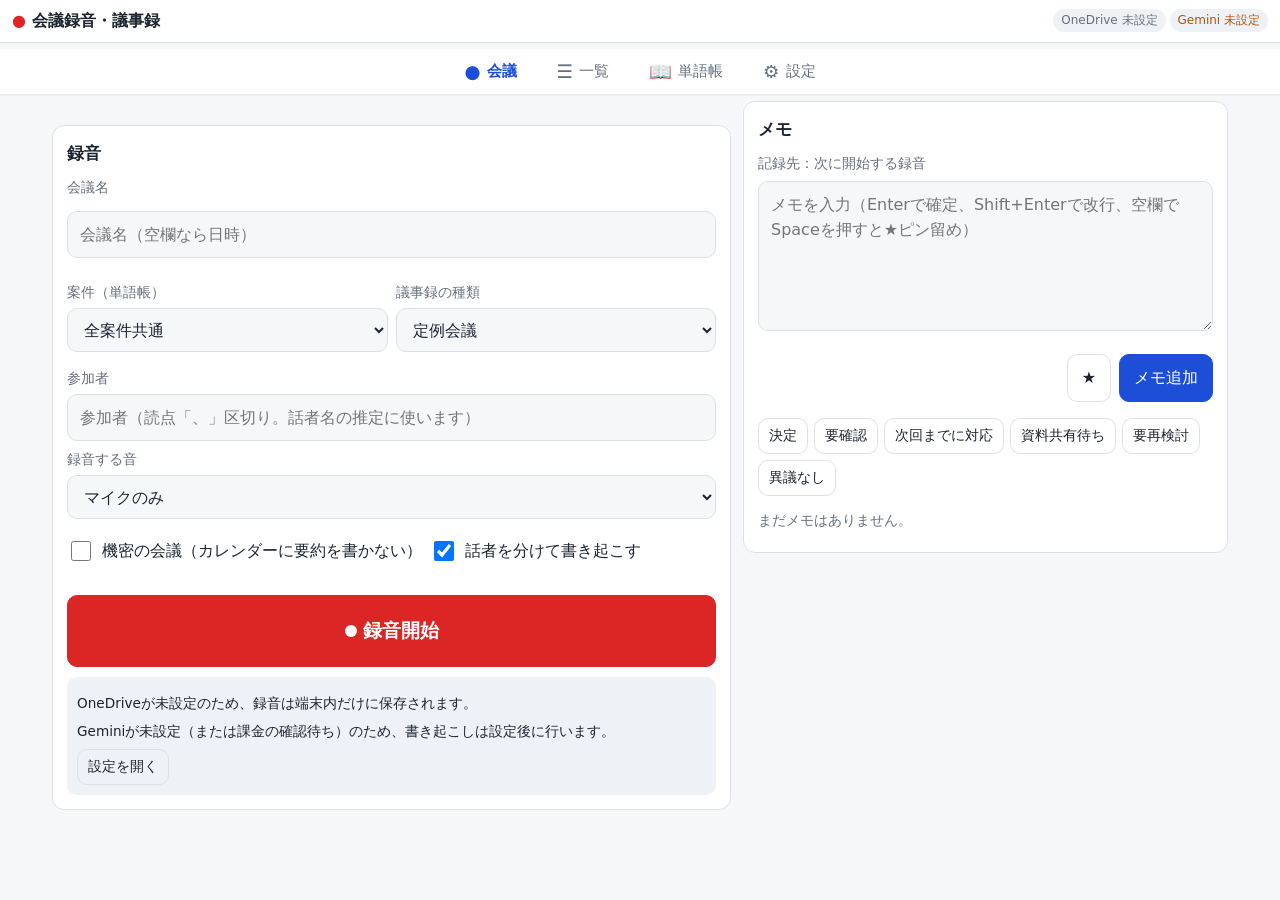
==== index.html @ b2bb925f "Add files via upload" ====
<!doctype html>
<html lang="ja">
<head>
  <meta charset="utf-8">
  <meta name="viewport" content="width=device-width, initial-scale=1, viewport-fit=cover">
  <!-- 通信先を Google（Gemini・カレンダー）と Microsoft（OneDrive）に限定する -->
  <meta http-equiv="Content-Security-Policy" content="default-src 'self'; script-src 'self'; style-src 'self'; img-src 'self' data: blob:; media-src 'self' blob: https://*.1drv.com https://*.onedrive.com https://*.sharepoint.com https://*.livefilestore.com https://*.microsoftpersonalcontent.com https://*.live.com; connect-src 'self' https://generativelanguage.googleapis.com https://www.googleapis.com https://graph.microsoft.com https://login.microsoftonline.com https://*.1drv.com https://*.onedrive.com https://*.sharepoint.com https://*.livefilestore.com https://*.microsoftpersonalcontent.com https://*.live.com; worker-src 'self'; frame-src 'none'; object-src 'none'; base-uri 'self'; form-action 'none'">
  <meta name="referrer" content="strict-origin-when-cross-origin">
  <meta name="theme-color" content="#0f172a">
  <title>AI会議録音＆OneDrive自動議事録</title>
  <link rel="manifest" href="manifest.webmanifest">
  <link rel="icon" href="icons/icon.svg" type="image/svg+xml">
  <link rel="apple-touch-icon" href="icons/icon-192.png">
  <link rel="stylesheet" href="css/app.css">
</head>
<body>
  <header class="topbar">
    <div class="brand">
      <span class="logo" aria-hidden="true">●</span>
      <span class="brand-name">会議録音・議事録</span>
    </div>
    <div id="status" class="status" aria-live="polite"></div>
  </header>
  <nav id="nav" class="nav" aria-label="画面の切り替え"></nav>
  <main id="main" class="main"><p class="muted">読み込み中…</p></main>
  <div id="toast" class="toast" role="status" aria-live="polite"></div>
  <noscript>このアプリを使うには JavaScript を有効にしてください。</noscript>
  <script type="module" src="js/app.js"></script>
</body>
</html>
---- css/app.css ----
/* AI会議録音＆OneDrive自動議事録 — スマホ（Android）を基本に、PCでは2列表示 */
:root {
  --bg: #f6f7f9; --card: #ffffff; --text: #1c2430; --muted: #66707d; --line: #dde1e6;
  --primary: #1d4ed8; --primary-ink: #ffffff; --danger: #c2262e; --ok: #15803d; --warn: #b45309;
  --rec: #dc2626; --chip: #eef1f5; --focus: #2563eb;
  --radius: 12px; --gap: 12px;
  --font: system-ui, -apple-system, "Segoe UI", "Hiragino Sans", "Noto Sans JP", "Yu Gothic UI", sans-serif;
  --mono: ui-monospace, "SFMono-Regular", Consolas, "Noto Sans Mono", monospace;
}
@media (prefers-color-scheme: dark) {
  :root { --bg: #0f141b; --card: #171e27; --text: #e7ebf0; --muted: #9aa5b1; --line: #2a333e; --primary: #3b82f6; --chip: #222b36; --danger: #ef4444; --ok: #22c55e; --warn: #f59e0b; }
}
* { box-sizing: border-box; }
html, body { margin: 0; background: var(--bg); color: var(--text); font-family: var(--font); font-size: 16px; line-height: 1.6; }
body { padding-bottom: calc(68px + env(safe-area-inset-bottom)); }
a { color: var(--primary); }
h2 { font-size: 1.05rem; margin: 0 0 10px; }
h3 { font-size: 0.95rem; margin: 14px 0 6px; }
p { margin: 6px 0; }
.hidden { display: none; }
.muted { color: var(--muted); }
.small { font-size: 0.85rem; }
.mono { font-family: var(--mono); }
.big { font-size: 1.6rem; font-weight: 700; }
.center { text-align: center; }
.warn { color: var(--warn); }

/* 上部 */
.topbar { position: sticky; top: 0; z-index: 20; display: flex; align-items: center; justify-content: space-between; gap: 8px; padding: 8px 12px; padding-top: calc(8px + env(safe-area-inset-top)); background: var(--card); border-bottom: 1px solid var(--line); }
.brand { display: flex; align-items: center; gap: 6px; font-weight: 700; white-space: nowrap; }
.logo { color: var(--rec); }
.status { display: flex; flex-wrap: wrap; gap: 4px; justify-content: flex-end; }
.chip { display: inline-block; padding: 2px 8px; border-radius: 999px; background: var(--chip); font-size: 0.75rem; white-space: nowrap; }
.chip.ok { color: var(--ok); } .chip.warn { color: var(--warn); } .chip.muted { color: var(--muted); }
.chip.rec { background: var(--rec); color: #fff; }

/* 下部タブ（スマホ）／上部タブ（PC） */
.nav { position: fixed; bottom: 0; left: 0; right: 0; z-index: 20; display: flex; background: var(--card); border-top: 1px solid var(--line); padding-bottom: env(safe-area-inset-bottom); }
.nav-btn { flex: 1; display: flex; flex-direction: column; align-items: center; gap: 0; padding: 8px 0 6px; border: 0; background: none; color: var(--muted); font: inherit; font-size: 0.75rem; min-height: 56px; cursor: pointer; }
.nav-btn .nav-icon { font-size: 1.15rem; }
.nav-btn.active { color: var(--primary); font-weight: 700; }

.main { max-width: 1200px; margin: 0 auto; padding: 12px; }
.col { display: flex; flex-direction: column; gap: var(--gap); min-width: 0; }
.grid-2 { display: grid; grid-template-columns: 1fr; gap: var(--gap); }
.card { background: var(--card); border: 1px solid var(--line); border-radius: var(--radius); padding: 14px; }
.card.notice { border-color: var(--warn); }
.card.remote { border-color: var(--primary); }
.row { display: flex; flex-wrap: wrap; gap: 8px; align-items: center; margin: 8px 0; }
.row.nowrap { flex-wrap: nowrap; }
.row.nowrap > .btn { white-space: nowrap; flex-shrink: 0; }
.row.end { justify-content: flex-end; }
.row.between { justify-content: space-between; }
.grow { flex: 1; min-width: 140px; }

@media (min-width: 900px) {
  body { padding-bottom: 0; }
  .nav { position: sticky; top: 49px; bottom: auto; border-top: 0; border-bottom: 1px solid var(--line); justify-content: center; }
  .nav-btn { flex: 0 0 auto; flex-direction: row; gap: 6px; padding: 8px 20px; min-height: 44px; font-size: 0.95rem; }
  .grid-2 { grid-template-columns: minmax(0, 7fr) minmax(0, 5fr); align-items: start; }
  .memo-card { position: sticky; top: 110px; }
}

/* 入力 */
.field { display: flex; flex-direction: column; gap: 4px; margin: 8px 0; }
.field > span { font-size: 0.85rem; color: var(--muted); }
.input { width: 100%; padding: 10px 12px; border: 1px solid var(--line); border-radius: 10px; background: var(--bg); color: var(--text); font: inherit; min-height: 44px; }
.input.small { width: auto; min-height: 36px; padding: 4px 8px; }
textarea.input { resize: vertical; }
.input:focus, .btn:focus-visible, .nav-btn:focus-visible, .time-tag:focus-visible { outline: 2px solid var(--focus); outline-offset: 2px; }
.check { display: flex; align-items: center; gap: 8px; margin: 6px 0; min-height: 36px; }
.check input { width: 20px; height: 20px; }
.check.strong { font-weight: 700; }
details summary { cursor: pointer; color: var(--muted); margin: 8px 0; }

/* ボタン */
.btn { position: relative; display: inline-flex; align-items: center; justify-content: center; gap: 6px; padding: 10px 14px; min-height: 44px; border: 1px solid var(--line); border-radius: 10px; background: var(--card); color: var(--text); font: inherit; cursor: pointer; text-decoration: none; overflow: hidden; }
.btn:disabled { opacity: 0.5; cursor: not-allowed; }
.btn.primary { background: var(--primary); color: var(--primary-ink); border-color: var(--primary); }
.btn.danger { background: var(--danger); color: #fff; border-color: var(--danger); }
.btn.ghost { background: transparent; }
.btn.small { min-height: 36px; padding: 6px 10px; font-size: 0.85rem; }
.btn.wide { width: 100%; margin-top: 10px; }
.btn.big { min-height: 64px; font-size: 1.05rem; font-weight: 700; }
.btn.hold { touch-action: none; user-select: none; -webkit-user-select: none; }
.btn.hold .hold-fill { position: absolute; left: 0; top: 0; bottom: 0; width: 0; background: rgba(255, 255, 255, 0.35); pointer-events: none; }
.btn.hold .hold-label { position: relative; }
.rec-btn { width: 100%; min-height: 72px; margin-top: 12px; font-size: 1.2rem; font-weight: 700; background: var(--rec); color: #fff; border-color: var(--rec); }
.rec-btn .dot { background: #fff; }
.icon-btn { border: 0; background: none; color: var(--muted); font-size: 1.05rem; min-width: 36px; min-height: 36px; cursor: pointer; }

/* 録音 */
.dot { display: inline-block; width: 12px; height: 12px; border-radius: 50%; background: var(--muted); }
.dot.rec { background: var(--rec); animation: blink 1.2s infinite; }
@keyframes blink { 50% { opacity: 0.3; } }
@media (prefers-reduced-motion: reduce) { .dot.rec { animation: none; } .progress.indeterminate .progress-fill { animation: none; } }
.rec-head, .remote-head { display: flex; align-items: center; gap: 10px; }
.rec-head .big, .remote-head .big { margin-left: auto; }
.rec-card.recording { border-color: var(--rec); }
.meter { height: 12px; border-radius: 6px; background: var(--chip); overflow: hidden; margin: 10px 0; }
.meter-fill { height: 100%; width: 0; background: var(--ok); transition: width 0.2s; }
.meter-fill.low { background: var(--warn); }
.hint { margin-top: 10px; padding: 10px; border-radius: 10px; background: var(--chip); }

/* 進捗 */
.progress { height: 8px; border-radius: 4px; background: var(--chip); overflow: hidden; margin: 8px 0; }
.progress-fill { height: 100%; width: 0; background: var(--primary); transition: width 0.3s; }
.progress.indeterminate .progress-fill { width: 30%; animation: slide 1.4s infinite ease-in-out; }
@keyframes slide { 0% { margin-left: -30%; } 100% { margin-left: 100%; } }

/* メモ */
.memo-input { min-height: 88px; }
.phrases { display: flex; flex-wrap: wrap; gap: 6px; margin: 6px 0; }
.memo-list { max-height: 50vh; overflow-y: auto; margin-top: 8px; }
.memo { display: flex; align-items: baseline; gap: 8px; padding: 6px 0; border-bottom: 1px solid var(--line); }
.memo .time { color: var(--primary); white-space: nowrap; }
.memo .memo-text { flex: 1; white-space: pre-wrap; word-break: break-word; }
.memo.star .memo-text { font-weight: 700; }
.memo.inline { border: 0; padding: 2px 0 2px 12px; font-size: 0.85rem; color: var(--muted); border-left: 3px solid var(--primary); }

/* 一覧 */
.list { display: flex; flex-direction: column; gap: 6px; margin-top: 8px; }
.list-item { display: flex; flex-direction: column; align-items: stretch; gap: 2px; padding: 10px 12px; border: 1px solid var(--line); border-radius: 10px; background: var(--card); color: var(--text); font: inherit; text-align: left; cursor: pointer; }
.list-item.static { flex-direction: row; align-items: center; gap: 8px; cursor: default; flex-wrap: wrap; }
.list-item.static > span:first-child { flex: 1; }

/* 詳細 */
audio { width: 100%; margin: 10px 0 4px; }
.tabs { display: flex; gap: 4px; overflow-x: auto; }
.tab { flex: 1; padding: 10px; min-height: 44px; border: 1px solid var(--line); border-radius: 10px 10px 0 0; background: var(--chip); color: var(--muted); font: inherit; cursor: pointer; white-space: nowrap; }
.tab.active { background: var(--card); color: var(--text); font-weight: 700; border-bottom-color: var(--card); }
.segs { display: flex; flex-direction: column; }
.seg { padding: 6px 4px; border-bottom: 1px solid var(--line); border-radius: 6px; }
.seg.playing { background: rgba(37, 99, 235, 0.12); }
.seg .spk { margin: 0 4px; }
.seg-text { white-space: pre-wrap; word-break: break-word; }
.seg-edit { margin-top: 4px; }
.seg-memos { margin-top: 4px; }
.time-tag { border: 0; background: none; color: var(--primary); font-family: var(--mono); padding: 2px 2px; cursor: pointer; font-size: 0.9em; min-height: 28px; }
.warn-tag { color: var(--warn); font-size: 0.85em; }
.minutes-edit { font-family: var(--mono); font-size: 0.9rem; min-height: 50vh; }
.md h1 { font-size: 1.25rem; } .md h2 { font-size: 1.05rem; margin-top: 18px; border-bottom: 1px solid var(--line); padding-bottom: 2px; } .md h3 { font-size: 0.95rem; }
.md ul { padding-left: 1.2em; }
.table-wrap { overflow-x: auto; }
table { border-collapse: collapse; width: 100%; font-size: 0.9rem; }
th, td { border: 1px solid var(--line); padding: 6px 8px; text-align: left; vertical-align: top; }
th { background: var(--chip); }
.steps li { margin: 4px 0; }
.steps li.done { color: var(--ok); }
.steps li.done::after { content: " ✓"; }

/* 通知・ダイアログ */
.toast { position: fixed; left: 50%; bottom: calc(80px + env(safe-area-inset-bottom)); transform: translateX(-50%) translateY(20px); max-width: min(92vw, 560px); padding: 10px 16px; border-radius: 10px; background: #1f2937; color: #fff; opacity: 0; pointer-events: none; transition: opacity 0.2s, transform 0.2s; z-index: 50; font-size: 0.92rem; }
.toast.show { opacity: 1; transform: translateX(-50%) translateY(0); pointer-events: auto; }
.toast.ok { background: #14532d; } .toast.warn { background: #78350f; } .toast.error { background: #7f1d1d; }
@media (min-width: 900px) { .toast { bottom: 24px; } }
.dialog { border: 1px solid var(--line); border-radius: var(--radius); background: var(--card); color: var(--text); padding: 18px; width: min(92vw, 520px); }
.dialog::backdrop { background: rgba(0, 0, 0, 0.45); }

.auth-page { padding: 24px; text-align: center; }
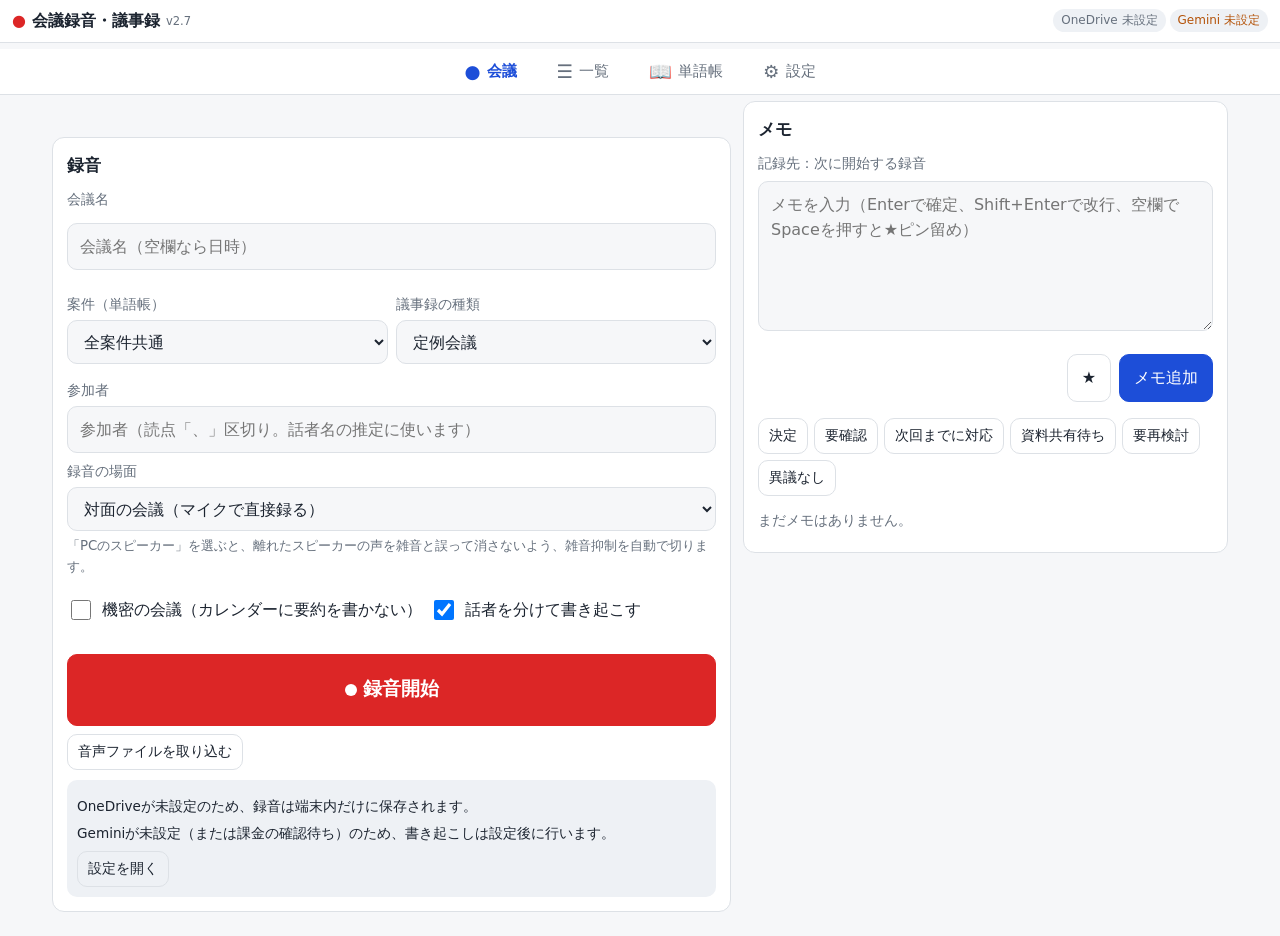
==== commit 6746338d: "Add files via upload" ====
--- a/index.html
+++ b/index.html
@@ -3,8 +3,9 @@
 <head>
   <meta charset="utf-8">
   <meta name="viewport" content="width=device-width, initial-scale=1, viewport-fit=cover">
-  <!-- 通信先を Google（Gemini・カレンダー）と Microsoft（OneDrive）に限定する -->
-  <meta http-equiv="Content-Security-Policy" content="default-src 'self'; script-src 'self'; style-src 'self'; img-src 'self' data: blob:; media-src 'self' blob: https://*.1drv.com https://*.onedrive.com https://*.sharepoint.com https://*.livefilestore.com https://*.microsoftpersonalcontent.com https://*.live.com; connect-src 'self' https://generativelanguage.googleapis.com https://www.googleapis.com https://graph.microsoft.com https://login.microsoftonline.com https://*.1drv.com https://*.onedrive.com https://*.sharepoint.com https://*.livefilestore.com https://*.microsoftpersonalcontent.com https://*.live.com; worker-src 'self'; frame-src 'none'; object-src 'none'; base-uri 'self'; form-action 'none'">
+  <!-- 通信先を Google（Gemini・カレンダー）と Microsoft（OneDrive）に限定する。
+       frame-src：サインインの自動更新で使う見えない枠は、このアプリ自身と、Microsoft・Googleのサインイン画面だけを開ける -->
+  <meta http-equiv="Content-Security-Policy" content="default-src 'self'; script-src 'self'; style-src 'self'; img-src 'self' data: blob:; media-src 'self' blob: https://*.1drv.com https://*.onedrive.com https://*.sharepoint.com https://*.livefilestore.com https://*.microsoftpersonalcontent.com https://*.live.com; connect-src 'self' https://generativelanguage.googleapis.com https://www.googleapis.com https://graph.microsoft.com https://login.microsoftonline.com https://*.1drv.com https://*.onedrive.com https://*.sharepoint.com https://*.livefilestore.com https://*.microsoftpersonalcontent.com https://*.live.com; worker-src 'self'; frame-src 'self' https://login.microsoftonline.com https://login.live.com https://accounts.google.com; object-src 'none'; base-uri 'self'; form-action 'none'">
   <meta name="referrer" content="strict-origin-when-cross-origin">
   <meta name="theme-color" content="#0f172a">
   <title>AI会議録音＆OneDrive自動議事録</title>
@@ -18,6 +19,7 @@
     <div class="brand">
       <span class="logo" aria-hidden="true">●</span>
       <span class="brand-name">会議録音・議事録</span>
+      <span id="app-ver" class="ver"></span>
     </div>
     <div id="status" class="status" aria-live="polite"></div>
   </header>
--- a/css/app.css
+++ b/css/app.css
@@ -1,5 +1,6 @@
 /* AI会議録音＆OneDrive自動議事録 — スマホ（Android）を基本に、PCでは2列表示 */
 :root {
+  --app-version: "2.7.0"; /* js/util.js の APP_VERSION と同じ値にする */
   --bg: #f6f7f9; --card: #ffffff; --text: #1c2430; --muted: #66707d; --line: #dde1e6;
   --primary: #1d4ed8; --primary-ink: #ffffff; --danger: #c2262e; --ok: #15803d; --warn: #b45309;
   --rec: #dc2626; --chip: #eef1f5; --focus: #2563eb;
@@ -158,3 +159,63 @@
 .dialog::backdrop { background: rgba(0, 0, 0, 0.45); }
 
 .auth-page { padding: 24px; text-align: center; }
+.redirect-box .row { flex-wrap: nowrap; } .redirect-box .input { flex: 1; min-width: 0; font-size: 0.85em; }
+.qr { display: block; margin: 8px auto; max-width: 100%; height: auto; image-rendering: pixelated; }
+
+/* ---- 黒い画面（録音中・処理中） ---- */
+body.bo-on { overflow: hidden; }
+.blackout { position: fixed; inset: 0; z-index: 1000; background: #000; color: #8e8e8e; touch-action: manipulation; -webkit-user-select: none; user-select: none; outline: none; -webkit-tap-highlight-color: transparent; }
+.bo-dot { position: absolute; right: 18px; bottom: calc(18px + env(safe-area-inset-bottom)); width: 6px; height: 6px; border-radius: 3px; background: #2a2a2a; animation: bo-pulse 4s ease-in-out infinite; }
+@keyframes bo-pulse { 0%, 100% { opacity: 0.45; } 50% { opacity: 1; } }
+@media (prefers-reduced-motion: reduce) { .bo-dot { animation: none; } }
+.bo-hint { position: absolute; left: 24px; right: 24px; bottom: calc(56px + env(safe-area-inset-bottom)); margin: 0; text-align: center; font-size: 13px; line-height: 1.7; color: #8e8e8e; transition: opacity 1s; }
+.bo-hint.bo-fade { opacity: 0; }
+.bo-panel { position: absolute; left: 16px; right: 16px; bottom: calc(24px + env(safe-area-inset-bottom)); max-width: 480px; margin: 0 auto; display: flex; flex-direction: column; gap: 14px; padding: 20px; border-radius: 18px; background: #161616; border: 1px solid #262626; }
+.bo-panel[hidden] { display: none; }
+.bo-status { display: flex; flex-wrap: wrap; justify-content: space-between; align-items: baseline; gap: 8px; }
+.bo-time { font-size: 36px; font-weight: 300; color: #c8c8c8; font-variant-numeric: tabular-nums; }
+.bo-saved { font-size: 12px; color: #8a8a8a; }
+.bo-proc { font-size: 15px; color: #c8c8c8; }
+.bo-bar { flex-basis: 100%; height: 4px; border-radius: 2px; background: #262626; overflow: hidden; }
+.bo-bar-fill { height: 100%; background: #6a6a6a; }
+.bo-warnline { flex-basis: 100%; margin: 0; font-size: 12px; color: #d9a35b; }
+.bo-grid { display: grid; grid-template-columns: repeat(3, minmax(0, 1fr)); gap: 10px; }
+.bo-grid.two { grid-template-columns: repeat(2, minmax(0, 1fr)); }
+.bo-btn { min-height: 56px; border-radius: 12px; border: 1px solid #333; background: transparent; color: #b0b0b0; font: inherit; font-size: 12px; display: flex; flex-direction: column; align-items: center; justify-content: center; gap: 4px; padding: 6px; }
+.bo-btn:focus-visible, .bo-stop:focus-visible { outline: 2px solid #8a8a8a; outline-offset: 2px; }
+.bo-ico { display: flex; }
+.btn.hold.bo-stop { width: 100%; min-height: 52px; background: #1e1414; border: 1px solid #5a3a3a; color: #d8b4b4; }
+.bo-note, .bo-flash { margin: 0; text-align: center; font-size: 12px; color: #8a8a8a; }
+.bo-flash:empty { display: none; }
+.bo-alert { position: fixed; inset: 0; z-index: 1100; background: #3d0f0f; color: #fff; display: flex; flex-direction: column; justify-content: center; gap: 28px; padding: 40px 24px; overflow-y: auto; }
+.bo-alert-body { display: flex; flex-direction: column; align-items: center; gap: 14px; text-align: center; max-width: 480px; margin: 0 auto; }
+.bo-alert-ico { display: flex; color: #ffd2d2; }
+.bo-alert h2 { margin: 0; font-size: 24px; color: #fff; }
+.bo-alert p { margin: 0; font-size: 15px; line-height: 1.7; color: #ffdede; }
+.bo-alert-actions { display: flex; flex-direction: column; gap: 12px; width: 100%; max-width: 480px; margin: 0 auto; }
+.bo-alert-primary { min-height: 56px; border-radius: 12px; border: none; background: #fff; color: #3d0f0f; font: inherit; font-size: 16px; font-weight: 700; }
+.bo-alert-secondary { min-height: 52px; border-radius: 12px; border: 1px solid #b97a7a; background: transparent; color: #fff; font: inherit; font-size: 15px; }
+.bo-alert button:disabled { opacity: 0.6; }
+.bo-quiet { position: fixed; left: 16px; right: 16px; bottom: calc(28px + env(safe-area-inset-bottom)); z-index: 1100; max-width: 448px; margin: 0 auto; box-sizing: border-box; display: flex; flex-direction: column; gap: 12px; padding: 14px 16px; border-radius: 16px; background: #121212; border: 1px solid #262626; color: #c4c4c4; -webkit-user-select: none; user-select: none; }
+.bo-quiet-head { display: flex; align-items: center; gap: 10px; }
+.bo-quiet-dot { width: 8px; height: 8px; border-radius: 4px; flex-shrink: 0; background: #c9a06a; }
+.bo-quiet-label { flex: 1; font-size: 14px; color: #c4c4c4; }
+.bo-quiet-time { font-size: 13px; color: #8e8e8e; font-variant-numeric: tabular-nums; }
+.bo-quiet-actions { display: grid; grid-template-columns: repeat(2, minmax(0, 1fr)); gap: 8px; }
+.bo-quiet-primary { min-height: 44px; border-radius: 10px; border: 1px solid #3a3a3a; background: #1c1c1c; color: #d6d6d6; font: inherit; font-size: 14px; }
+.bo-quiet-secondary { min-height: 44px; border-radius: 10px; border: 1px solid #2a2a2a; background: transparent; color: #9a9a9a; font: inherit; font-size: 14px; }
+.bo-quiet button:focus-visible { outline: 2px solid #8a8a8a; outline-offset: 2px; }
+.bo-quiet button:disabled { opacity: 0.6; }
+
+.bo-save { min-height: 56px; border-radius: 12px; border: 1px solid #4a4a4a; background: #2a2a2a; color: #e2e2e2; font: inherit; font-size: 15px; font-weight: 700; }
+.bo-save:focus-visible { outline: 2px solid #8a8a8a; outline-offset: 2px; }
+.ver { font-weight: 400; font-size: 0.72rem; color: var(--muted); }
+.pending-card { border: 2px solid var(--primary); }
+.pending-card .row { align-items: stretch; }
+
+.bo-next { min-height: 48px; border-radius: 12px; border: 1px solid #333; background: transparent; color: #b0b0b0; font: inherit; font-size: 14px; }
+.bo-next:focus-visible { outline: 2px solid #8a8a8a; outline-offset: 2px; }
+.bo-dot.bo-live { animation: none; opacity: 1; transition: background 0.6s; }
+.unsaved-item { display: flex; flex-wrap: wrap; gap: 8px; align-items: center; justify-content: space-between; padding: 10px 0; border-top: 1px solid var(--line); }
+.unsaved-item:first-of-type { border-top: none; }
+.queue-line { font-size: 0.85rem; color: var(--muted); }
